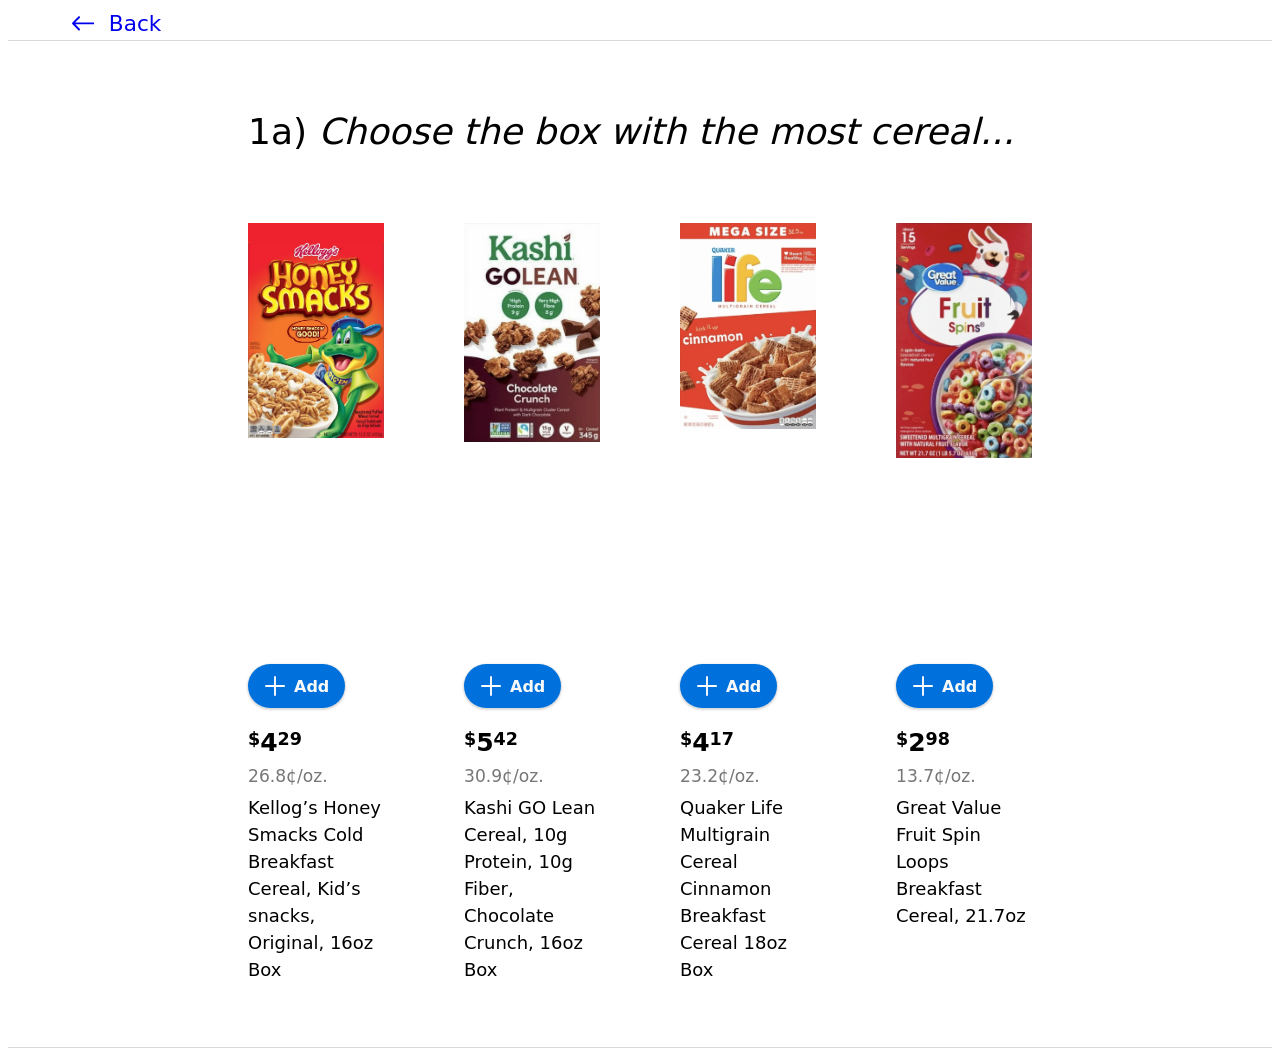
==== nocost.html @ dc39d61f "project structure, initial page, initial styles" ====
<!DOCTYPE html>
<html lang="en">
<head>
  <meta charset="UTF-8">
  <meta name="viewport" content="width=device-width, initial-scale=1.0">
  <title>Home</title>
  <link rel="stylesheet" href="reset.css">
  <link rel="stylesheet" href="style.css">
</head>
<body>
  <nav>
    <a href="index.html">
      <svg width="23" height="15" viewBox="0 0 23 15" fill="none" xmlns="http://www.w3.org/2000/svg">
        <path d="M0.292892 6.65666C-0.0976315 7.04719 -0.0976315 7.68035 0.292892 8.07088L6.65685 14.4348C7.04738 14.8254 7.68054 14.8254 8.07107 14.4348C8.46159 14.0443 8.46159 13.4111 8.07107 13.0206L2.41421 7.36377L8.07107 1.70692C8.46159 1.31639 8.46159 0.683226 8.07107 0.292702C7.68054 -0.0978227 7.04738 -0.0978227 6.65685 0.292702L0.292892 6.65666ZM23 7.36377V6.36377L1 6.36377V7.36377V8.36377L23 8.36377V7.36377Z" fill="currentColor"/>
      </svg>
      Back
    </a>
  </nav>
  <main>
    <h1>1a) <em>Choose the box with the most cereal...</em></h1>
    <section id="nocost">
      <article id="smacks">
        <div class="box">
          <img src="img/honeysmacks.png" alt="honeysmacks cereal box">
        </div>
        <button class="button">
          <svg width="20" height="20" viewBox="0 0 64 64" fill="none" xmlns="http://www.w3.org/2000/svg">
            <path d="M32 3V61" stroke="white" stroke-width="6" stroke-linecap="round" stroke-linejoin="round"/>
            <path d="M3 32L61 32" stroke="white" stroke-width="6" stroke-linecap="round" stroke-linejoin="round"/>
          </svg>
          Add
        </button>
        <span class="price">
          <sup>&dollar;</sup>4<sup>29</sup>
        </span>
        <span class="unit">
            26.8&cent;/oz.
        </span>
        <p>Kellog’s Honey Smacks Cold Breakfast Cereal, Kid’s snacks, Original, 16oz Box</p>
      </article><!--end of article-->
      <article id="kashi">
        <div class="box">
          <img src="img/kashi.png" alt="honeysmacks cereal box">
        </div>
        <button class="button">
          <svg width="20" height="20" viewBox="0 0 64 64" fill="none" xmlns="http://www.w3.org/2000/svg">
            <path d="M32 3V61" stroke="white" stroke-width="6" stroke-linecap="round" stroke-linejoin="round"/>
            <path d="M3 32L61 32" stroke="white" stroke-width="6" stroke-linecap="round" stroke-linejoin="round"/>
          </svg>
          Add
        </button>
        <span class="price">
          <sup>&dollar;</sup>5<sup>42</sup>
        </span>
        <span class="unit">
            30.9&cent;/oz.
        </span>
        <p>Kashi GO Lean Cereal, 10g Protein, 10g Fiber, Chocolate Crunch, 16oz Box</p>
      </article><!--end of article-->
      <article id="life">
        <div class="box">
          <img src="img/life.png" alt="honeysmacks cereal box">
        </div>
        <button class="button">
          <svg width="20" height="20" viewBox="0 0 64 64" fill="none" xmlns="http://www.w3.org/2000/svg">
            <path d="M32 3V61" stroke="white" stroke-width="6" stroke-linecap="round" stroke-linejoin="round"/>
            <path d="M3 32L61 32" stroke="white" stroke-width="6" stroke-linecap="round" stroke-linejoin="round"/>
          </svg>
          Add
        </button>
        <span class="price">
          <sup>&dollar;</sup>4<sup>17</sup>
        </span>
        <span class="unit">
            23.2&cent;/oz.
        </span>
        <p>Quaker Life Multigrain Cereal Cinnamon Breakfast Cereal 18oz Box</p>
      </article><!--end of article-->
      <article id="fruit">
        <div class="box">
          <img src="img/fruit.png" alt="honeysmacks cereal box">
        </div>
        <button class="button">
          <svg width="20" height="20" viewBox="0 0 64 64" fill="none" xmlns="http://www.w3.org/2000/svg">
            <path d="M32 3V61" stroke="white" stroke-width="6" stroke-linecap="round" stroke-linejoin="round"/>
            <path d="M3 32L61 32" stroke="white" stroke-width="6" stroke-linecap="round" stroke-linejoin="round"/>
          </svg>
          Add
        </button>
        <span class="price">
          <sup>&dollar;</sup>2<sup>98</sup>
        </span>
        <span class="unit">
            13.7&cent;/oz.
        </span>
        <p>Great Value Fruit Spin Loops Breakfast Cereal, 21.7oz</p>
      </article><!--end of article-->   
    </section>
  </main>
</body>
</html>
---- style.css ----
:root {
  --font: 18px;
  --price: 25px;
}
*, *:before, *:after {
  box-sizing: border-box;
}
body {
  font-family: system-ui, -apple-system, 'Segoe UI', Roboto, Helvetica, Arial, sans-serif,' Apple Color Emoji', 'Segoe UI Emoji';
  font-size: var(--font);
  display: flex;
  flex-direction: column;
  height: 100vh;
}
nav {
  height: 4rem;
  padding: 0 4rem;
  display: flex;
  flex-direction: column;
  justify-content: center;
}
nav a {
  text-decoration: none;
  font-size: larger;
}
h1 {
  font-weight: 400;
  align-self: flex-start;
  margin-top: 4rem;
  margin-left: 15rem;
}

main {
  padding: 0;
  display: flex;
  flex-direction: column;
  justify-content: center;
  align-items: center;
  border-top: 1px solid #00000026;
}
section {
  padding: 4rem 15rem;
  display: grid;
  grid-template-columns: repeat(4, 1fr);
  gap: 5rem;
  border-bottom: 1px solid #00000026;
}
div.box {
  height: 425px;
}
article img {
  max-width: 100%;
  height: auto;
}

button {
  all: initial;
  font-family: system-ui, -apple-system, 'Segoe UI', Roboto, Helvetica, Arial, sans-serif,' Apple Color Emoji', 'Segoe UI Emoji';
}
.button {
  margin: 1rem 0;
  cursor: pointer;
  display: flex;
  justify-content: center;
  align-items: center;
  font-weight: 700;
  text-decoration: none;
  border-radius: 100px;
  background: #0071dc;
  color: #FAFAFA;
  padding: .75rem 1rem;
  transition: all .1s cubic-bezier(.77,0,.175,1);
  box-shadow: 0 .0625rem .125rem .0625rem #00000026;
}
.button:hover {
  background: #004f9a;
  box-shadow: 0 .0625rem .125rem .0625rem #00000026;
}
svg {
  width: 22px;
  margin-right: .5rem;
}

.price {
  font-weight: 700;
  font-size: var(--price);
}
.price sup {
  font-size: 70%;
  top: -.4rem;
  line-height: 0;
  position: relative;
  vertical-align: baseline;
}
.unit {
  font-size: 95%;
  font-weight: 400;
  color: #777;
}
article p {
  margin-top: .25rem;
}
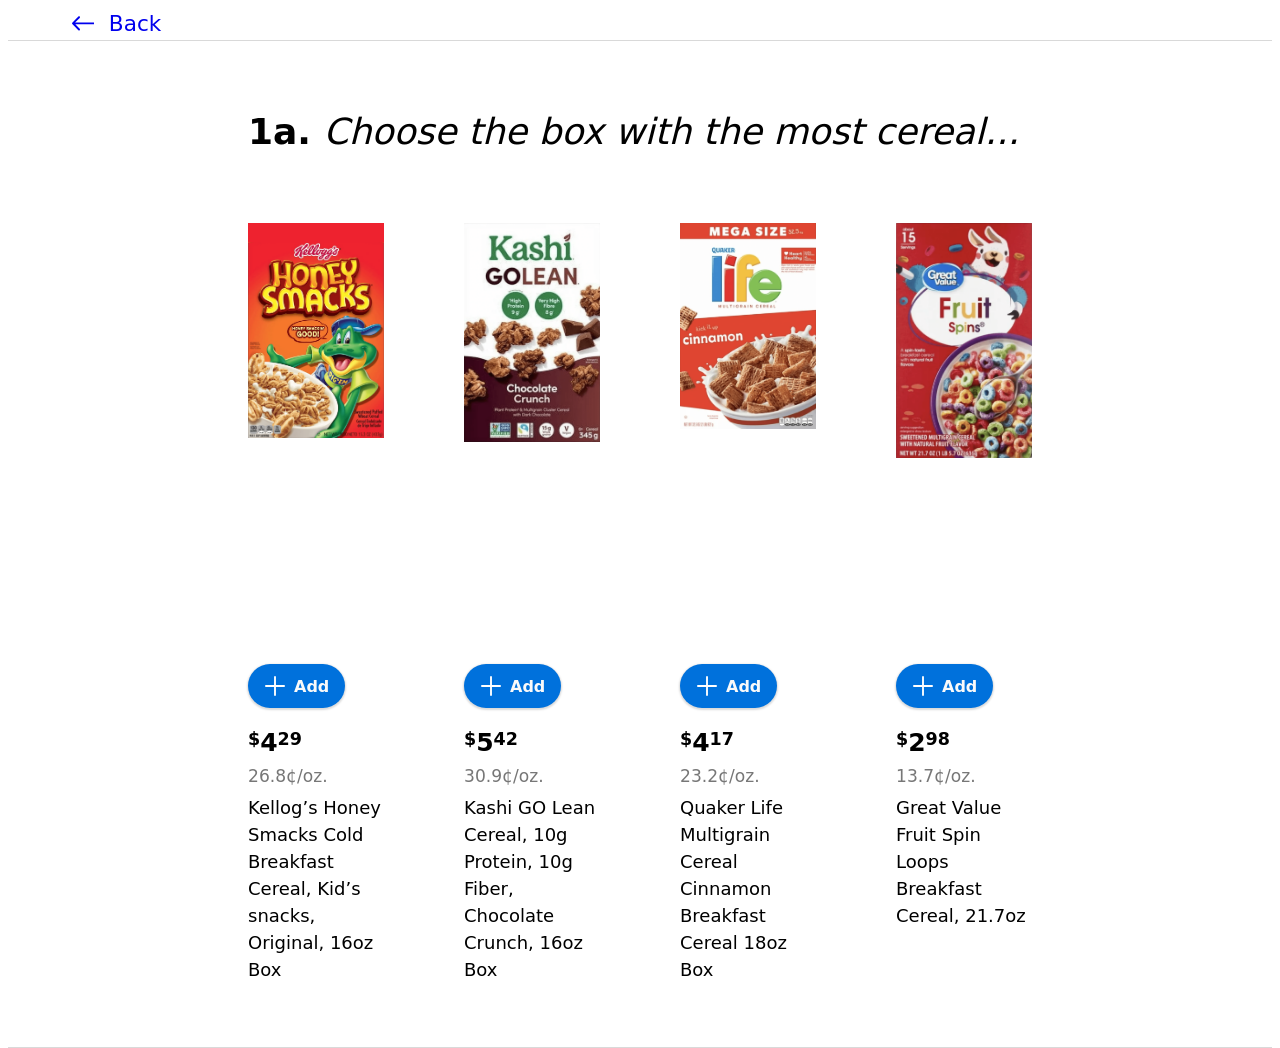
==== commit f1712431: "numeral adjustment" ====
--- a/nocost.html
+++ b/nocost.html
@@ -17,7 +17,7 @@
     </a>
   </nav>
   <main>
-    <h1>1a) <em>Choose the box with the most cereal...</em></h1>
+    <h1><strong>1a. </strong><em>Choose the box with the most cereal...</em></h1>
     <section id="nocost">
       <article id="smacks">
         <div class="box">
